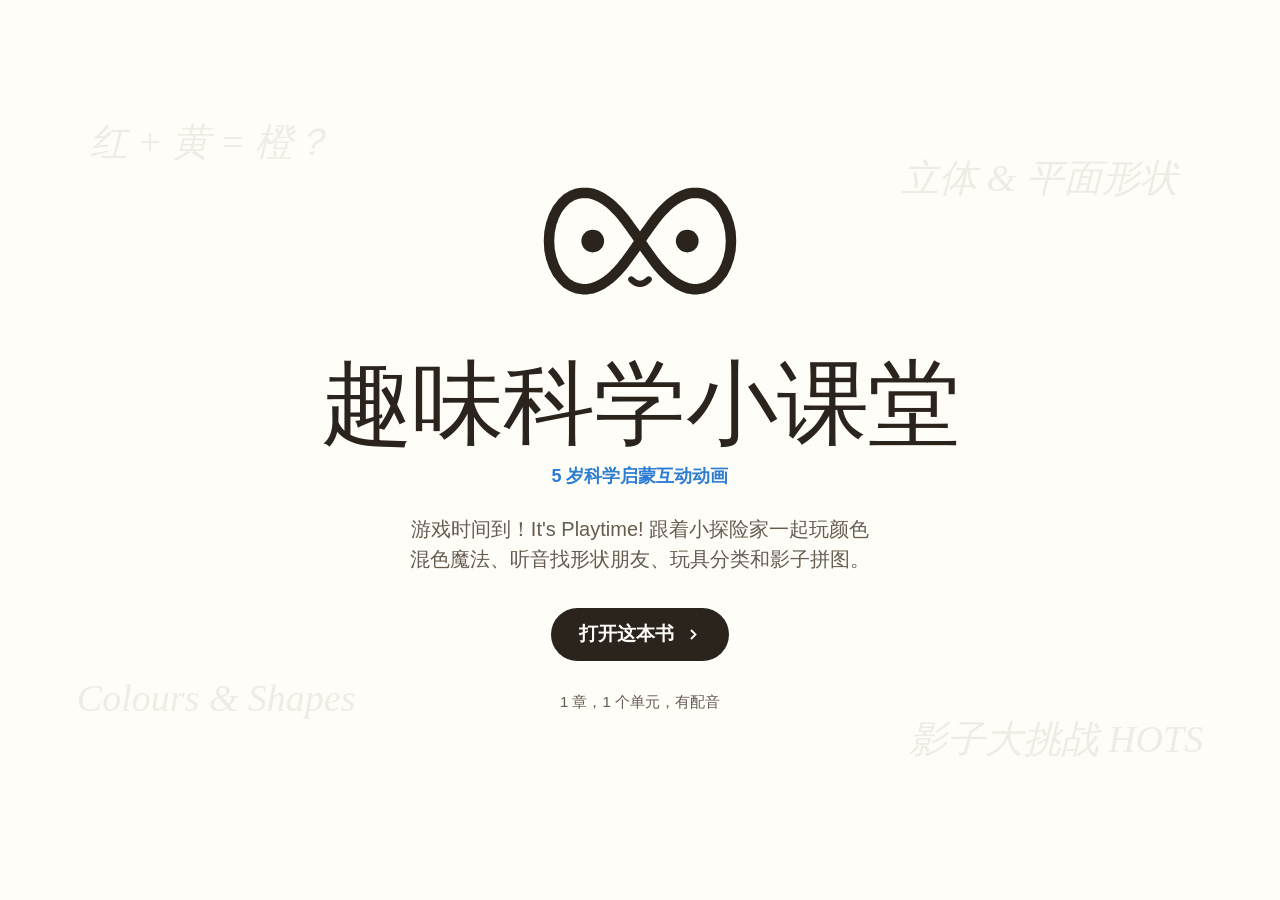
==== index.html @ ea2e2f74 "Initial release: 5-year-old interactive science animation" ====
<!doctype html>
<html lang="zh">
<head>
<meta charset="utf-8">
<meta name="viewport" content="width=device-width, initial-scale=1">
<title>趣味科学小课堂 · 游戏时间到！</title>
<meta name="description" content="5 岁儿童趣味科学启蒙互动动画《游戏时间到！It's Playtime!》：认识颜色、混色魔法、立体与平面形状、物体分类与影子拼图挑战。">
<link rel="icon" href="data:image/svg+xml,%3Csvg xmlns='http://www.w3.org/2000/svg' viewBox='0 0 64 64'%3E%3Crect width='64' height='64' rx='14' fill='%23ff5a5f'/%3E%3Ccircle cx='24' cy='26' r='10' fill='%23ffd93d'/%3E%3Cpolygon points='44,16 54,36 34,36' fill='%234cc9f0'/%3E%3Crect x='22' y='40' width='20' height='14' rx='4' fill='%236bcb77'/%3E%3C/svg%3E">
<link rel="stylesheet" href="lib/units.css">
<link rel="stylesheet" href="lib/contents.css">
<script src="lib/units.js"></script>
<script src="lib/contents.js"></script>
<script src="unit-art.js"></script>
<link rel="expect" href="#ch01" blocking="render">
<style>
:root {
  --ui: "PingFang SC", "Hiragino Sans GB", "HarmonyOS Sans SC", "MiSans", "Microsoft YaHei", "Noto Sans SC", sans-serif;
  --page: #fff6e5; --board: #fffdf7; --panel: #ffffff; --edge: #f0dec0;
  --chalk: #2b241d; --dim: #665c50; --faint: #a89d8e;
  --task: #ff5a5f; --quiz: #2d7dd2; --good: #2bb673;
  --top-bg: rgba(255, 253, 247, .92); --top-line: #f0dec0;
  --lift: rgba(90, 60, 20, .15); color-scheme: light;
}
body::before { background: none; }
</style>
</head>
<body>
<section id="cover">
  <div class="chalk" aria-hidden="true">
    <span style="left:7%;top:13%;--d:1.6">红 + 黄 = 橙？</span>
    <span style="right:8%;top:17%;--d:1.9">立体 &amp; 平面形状</span>
    <span style="left:6%;bottom:20%;--d:2.2">Colours &amp; Shapes</span>
    <span style="right:6%;bottom:15%;--d:2.5">影子大挑战 HOTS</span>
  </div>
  <svg class="mascot draw" id="guide" width="210" height="147" aria-hidden="true"></svg>
  <h1>趣味科学小课堂</h1>
  <p class="kicker">5 岁科学启蒙互动动画</p>
  <p class="lede">游戏时间到！It's Playtime! 跟着小探险家一起玩颜色混色魔法、听音找形状朋友、玩具分类和影子拼图。</p>
  <div class="acts">
    <a class="btn go" href="#contents" data-t="open">开始探索<svg viewBox="0 0 16 16" aria-hidden="true"><path d="M6 2.5 11.5 8 6 13.5 4.6 12.1 8.7 8 4.6 3.9z"/></svg></a>
    <a class="btn quiet" id="resume" hidden></a>
  </div>
  <p class="meta" id="meta"></p>
</section>

<main id="contents">
  <header class="top">
    <a class="home" href="#book" aria-label="返回封面" data-t-label="toCover"><svg class="mascot" id="guideSmall" width="52" height="36" aria-hidden="true"></svg><strong>趣味科学小课堂</strong></a>
    <span class="prog" id="prog"></span>
  </header>
  <div id="units"></div>
  <p class="refs-more" id="refsMore" hidden><a href="#references"><b data-t="references">参考资料</b><span id="refsCount"></span><i data-t="viewAll">查看全部 →</i></a></p>
</main>

<main id="refpage" aria-labelledby="refsTitle">
  <header class="top">
    <a class="back" href="#contents" data-t="backToContents">← 目录</a>
    <span class="rp-book" id="rpBook"></span>
  </header>
  <section class="refs" id="references">
    <h1 id="refsTitle" tabindex="-1" data-t="references">参考资料</h1>
    <p class="lead" data-t="refsLead">课程中所引用的资料。</p>
    <ol id="refList"></ol>
  </section>
</main>

<script>
Contents.book({
  start: { unit: 1, chapter: 1 },
  units: [
    ['游戏时间到！It\'s Playtime!', [['颜色 · 混色魔法 · 形状 · 分类 · 影子拼图', 4]]],
  ],
  hues: ['#ff5a5f', '#2d7dd2', '#2bb673', '#ffbe0b', '#9b59b6'],
});
</script>
</body>
</html>
---- lib/units.css ----
/* The unit headers of a book's contents page, the same in every book: a strip of chalkboard per unit, with the unit's
   label and title and a sketch of its ideas (UNIT_ART, from the book's own unit-art.js) drawn in the unit colour --c.
   Markup and the scroll observer are in units.js. Uses the contents page's --book, --ui, --chalk and --ease. */
.unit { position: relative; max-width: 1212px; margin: 0 auto; padding: 28px 16px 0; }
.unit h2 { position: relative; display: flex; flex-wrap: wrap; align-items: baseline; gap: 4px 14px; min-height: 168px; margin: 0 0 16px; padding-top: 130px; font: 500 28px/1.2 var(--book); }
.unit .grid { position: relative; }
.unit::before { content: ""; position: absolute; inset: 0 16px auto; height: 208px; border-radius: 22px; pointer-events: none;
  background: radial-gradient(ellipse 46% 90% at 74% 55%, color-mix(in srgb, var(--c) 11%, transparent), transparent 70%); }
.unit-art { position: absolute; top: 20px; inset-inline-end: 28px; width: min(580px, 56%); height: auto; overflow: visible; pointer-events: none;
  color: var(--c); fill: none; stroke: currentColor; stroke-width: 2.6; stroke-linecap: round; stroke-linejoin: round; opacity: .78; }
.unit-art text { fill: currentColor; stroke: none; font-family: var(--book); font-style: italic; }
.unit-art .a { color: var(--chalk); opacity: .55; }
.unit-art .faint { opacity: .22; }
.unit-art .d { stroke-dasharray: 1 1; stroke-dashoffset: 1; }
.unit-art .t { opacity: 0; }
.seen .unit-art .d { animation: art-draw 1.1s cubic-bezier(.5, 0, .3, 1) forwards; animation-delay: calc(var(--k) * 55ms + 120ms); }
.seen .unit-art .t { animation: art-fade .6s ease-out forwards; animation-delay: calc(var(--k) * 55ms + 300ms); }
.seen .unit-art .a.t { animation-name: art-fade-a; }
@keyframes art-draw { to { stroke-dashoffset: 0; } }
@keyframes art-fade { to { opacity: 1; } }
@keyframes art-fade-a { to { opacity: .55; } }
/* After the drawing, each sketch keeps one small motion that belongs to its topic. */
.unit-art g { transform-box: fill-box; }
.seen .unit-art .swap-a { animation: swap-a 6s var(--ease) 2.4s infinite; }
.seen .unit-art .swap-b { animation: swap-b 6s var(--ease) 2.4s infinite; }
@keyframes swap-a { 0%, 30%, 100% { transform: none; } 45%, 80% { transform: translate(80px, 0); } 37% { transform: translate(40px, -30px); } 88% { transform: translate(40px, 30px); } }
@keyframes swap-b { 0%, 30%, 100% { transform: none; } 45%, 80% { transform: translate(-80px, 0); } 37% { transform: translate(-40px, 30px); } 88% { transform: translate(-40px, -30px); } }
.seen .unit-art .step { animation: art-fade .6s ease-out forwards, step 4s ease-in-out infinite; animation-delay: calc(var(--k) * 55ms + 300ms), calc(var(--k) * 300ms + 2s); }
@keyframes step { 0%, 20%, 100% { fill-opacity: 1; } 10% { fill-opacity: .3; } }
.unit-art .hop, .unit-art .ride { offset-rotate: 0deg; }
.seen .unit-art .hop { animation: art-fade .4s ease-out 2s forwards, along 3.4s linear 2s infinite; }
.unit-art .orbit { offset-rotate: 0deg; }
.seen .unit-art .orbit { animation: art-fade .4s ease-out 2s forwards, along 9s linear 2s infinite; }
.seen .unit-art .ride { animation: art-fade .4s ease-out 2s forwards, along 4s ease-in-out 2s infinite alternate; }
@keyframes along { from { offset-distance: 0%; } to { offset-distance: 100%; } }
.unit-art .pie { stroke: currentColor; stroke-linecap: butt; stroke-dasharray: 0 100; }
.seen .unit-art .pie { animation: art-fade .4s ease-out 1.6s forwards, pie 5s var(--ease) 1.6s infinite; }
@keyframes pie { 0% { stroke-dasharray: 0 100; } 35%, 85% { stroke-dasharray: 25 100; } 100% { stroke-dasharray: 0 100; } }
.seen .unit-art .tilt { transform-box: view-box; transform-origin: 300px 72px; animation: tilt 4.8s ease-in-out 2s infinite; }
@keyframes tilt { 0%, 100% { transform: rotate(0); } 30% { transform: rotate(-4deg); } 60% { transform: rotate(2deg); } }
.seen .unit-art .spin { transform-box: view-box; transform-origin: 320px 95px; animation: spin 5s cubic-bezier(.2, .7, .2, 1) 2s infinite; }
@keyframes spin { from { transform: rotate(0); } 70%, to { transform: rotate(1530deg); } }
.seen .unit-art .feed-in { animation: feed-in 4s ease-in-out 2s infinite; }
.seen .unit-art .feed-out { opacity: 0; animation: feed-out 4s ease-in-out 2s infinite; }
@keyframes feed-in { 0% { transform: none; opacity: 1; } 40% { transform: translate(100px, 0); opacity: 0; } 41%, 100% { transform: none; opacity: 0; } 95% { opacity: 1; } }
@keyframes feed-out { 0%, 45% { transform: translate(-40px, 0); opacity: 0; } 70%, 90% { transform: none; opacity: 1; } 100% { opacity: 0; } }
.unit-art .cell { opacity: .25; }
.seen .unit-art .cell { animation: cell 5s ease-in-out infinite; animation-delay: calc(var(--j) * .5s + 2s); }
@keyframes cell { 0%, 100% { opacity: .25; } 15%, 60% { opacity: 1; } }
.unit-art .cut, .unit-art .shade { opacity: 0; }
.seen .unit-art .cut { animation: cut 4s ease-in-out 2s infinite; }
@keyframes cut { 0%, 100% { opacity: 0; } 30%, 70% { opacity: .5; } }
.seen .unit-art .shade { animation: shade 1s ease-out 1.6s forwards; }
@keyframes shade { to { opacity: .14; } }
.seen .unit-art .diag { animation: art-draw 1.1s cubic-bezier(.5, 0, .3, 1) forwards, redraw 4s ease-in-out 2.5s infinite; }
@keyframes redraw { 0%, 15% { stroke-dashoffset: 1; } 50%, 100% { stroke-dashoffset: 0; } }
.seen .unit-art .root { animation: art-fade .4s ease-out 1.8s forwards, root 2.4s ease-in-out 2.2s infinite; }
@keyframes root { 0%, 100% { r: 7px; } 50% { r: 11px; } }
.seen .unit-art .breathe { transform-box: view-box; transform-origin: 380px 140px; animation: breathe 4s ease-in-out 2s infinite alternate; }
@keyframes breathe { from { transform: scaleY(1); } to { transform: scaleY(.35); } }
/* The label and the title share a line when they fit; a long title wraps below the label instead of running off. */
.unit h2 .title { min-width: 0; text-wrap: balance; }
.unit h2 .label { font: 600 16px var(--ui); color: var(--c); white-space: nowrap; }
/* Keep the sketches cheap: each is its own layer, so its loop repaints only itself, and loops pause while their unit is
   off screen or under the sticky bar (units.js toggles .live), so the bar's blur is not redrawn every frame. */
.unit-art { will-change: transform; contain: layout style; }
.unit:not(.live) .unit-art, .unit:not(.live) .unit-art * { animation-play-state: paused; }
@media (max-width: 560px) {
  .unit-art { width: calc(100% - 32px); inset-inline-end: 16px; opacity: .32; }
  .unit h2 { min-height: 0; padding-top: 104px; font-size: 24px; }
}
@media (prefers-reduced-motion: reduce) {
  .unit-art * { animation: none !important; }
  .unit-art .d { stroke-dashoffset: 0; }
  .unit-art .t, .unit-art .cell { opacity: 1; }
  .unit-art .a.t { opacity: .55; }
  .unit-art .shade { opacity: .14; }
  .unit-art .pie { stroke-dasharray: 25 100; }
}
---- lib/contents.css ----
/* The book's cover and contents (index.html): the chalkboard look, the cover, the guide, the chapter grid and the
   page-to-page motion. A book's own <style> after this file sets its theme: the colour and font tokens below, and the
   few rules a theme redraws (e.g. body::before for the paper). */
:root {
  --page: #0f1613; --board: #1d2b27; --panel: #22322d; --edge: #3a5047;
  --chalk: #ece8dc; --dim: #9aaba3; --faint: #5d7068; --task: #f0b45a; --quiz: #86c9e8; --good: #8fd6b0;
  --ui: "Avenir Next", "Segoe UI", "Helvetica Neue", Arial, sans-serif;
  --book: "Iowan Old Style", Palatino, Georgia, serif;
  --ease: cubic-bezier(.2, .8, .2, 1);
  --top-bg: rgba(22, 33, 29, .86); --top-line: #2a3b35;   /* the sticky contents header */
  --lift: rgba(0, 0, 0, .3);                                /* a card's shadow on hover */
  color-scheme: dark;
}
* { box-sizing: border-box; }
html { scroll-padding-top: 90px; }
html, body { overflow-x: clip; }
body { margin: 0; min-height: 100svh; background: var(--board); color: var(--chalk); font: 18px/1.5 var(--ui); }
/* Chalkboard: the same grain and vignette as the lesson stage. */
body::before { content: ""; position: fixed; inset: 0; z-index: -1; pointer-events: none;
  background: radial-gradient(ellipse at 50% 42%, transparent 55%, rgba(0, 0, 0, .38)),
    url("data:image/svg+xml,%3Csvg xmlns='http://www.w3.org/2000/svg' width='240' height='240'%3E%3Cfilter id='g'%3E%3CfeTurbulence type='fractalNoise' baseFrequency='.85' numOctaves='2' seed='7'/%3E%3CfeColorMatrix values='0 0 0 0 .92 0 0 0 0 .95 0 0 0 0 .9 0 0 0 .07 0'/%3E%3C/filter%3E%3Crect width='240' height='240' filter='url(%23g)'/%3E%3C/svg%3E"); }
a { color: inherit; }
a:focus-visible { outline: 3px solid var(--task); outline-offset: 3px; }
.kicker { margin: -6px 0 24px; font-size: 18px; font-weight: 600; color: var(--quiz); }   /* under the title, a subtitle */

/* ---------- cover ---------- */
#cover { position: relative; min-height: 100svh; display: flex; flex-direction: column; align-items: center; justify-content: center;
  padding: 48px 16px 64px; text-align: center; overflow: hidden; }
.open #cover, body:not(.open) #contents { display: none; }
/* #references is its own view: the full list, reached from one link at the end of the contents. */
body:not(.refsview) #refpage, .refsview #cover, .refsview #contents { display: none; }
#cover > * { animation: rise .8s var(--ease) backwards; }
#cover .mascot { animation: none; margin-bottom: 26px; view-transition-name: guide; }
#cover h1 { animation-delay: 1s; }
#cover .kicker { animation-delay: 1.06s; }
#cover .lede { animation-delay: 1.12s; }
#cover .acts { animation-delay: 1.24s; }
#cover .meta { animation-delay: 1.36s; }
h1 { margin: 14px 0 18px; font: 500 clamp(44px, 8.4vw, 92px)/1.02 var(--book); letter-spacing: -.01em; view-transition-name: book; }
h1 i, .home strong i { font-style: normal; }   /* the whole title one face and one colour; <i> left in older covers */
.lede { max-width: 34em; margin: 0 0 34px; color: var(--dim); font-size: clamp(17px, 2.2vw, 20px); text-wrap: balance; }
.acts { display: flex; flex-wrap: wrap; gap: 12px; justify-content: center; }
.btn { display: inline-flex; align-items: center; gap: 12px; padding: 12px 28px; border-radius: 999px; font-weight: 600; font-size: 19px; text-decoration: none;
  transition: transform .25s var(--ease), background-color .25s, border-color .25s; }
.btn[hidden] { display: none; }
.btn:hover { transform: translateY(-2px); }
.btn.go { background: var(--chalk); color: var(--board); }
.btn.quiet { border: 1.5px solid var(--edge); color: var(--chalk); }
.btn.quiet:hover { border-color: var(--dim); }
.btn svg { width: 15px; height: 15px; fill: currentColor; }
.meta { margin: 30px 0 0; color: var(--dim); font-size: 15px; }   /* --faint read below 3:1 */
/* Faint chalk notes around the edges of the board. */
.chalk { position: absolute; inset: 0; z-index: -1; pointer-events: none; animation: none !important; }
.chalk span { position: absolute; font: italic 400 clamp(22px, 3vw, 38px) var(--book); color: var(--chalk); opacity: 0; white-space: nowrap;
  animation: chalk 1.6s ease-out forwards, drift 14s ease-in-out infinite alternate; animation-delay: calc(var(--d) * 1s), calc(var(--d) * 1s); }
@keyframes chalk { to { opacity: .075; } }
@keyframes drift { to { translate: 0 -10px; } }
@keyframes rise { from { opacity: 0; transform: translateY(16px); } }

/* ---------- the guide: an infinity sign whose loops are its eyes ---------- */
.mascot { display: block; overflow: visible; }
.mascot .mbody { transform-box: view-box; transform-origin: 60px 46px; animation: bob 3.4s ease-in-out infinite; }
.mascot .pupil { transform-box: fill-box; transform-origin: center; animation: blink 5s infinite; }
.mascot .joy { display: none; }
#cover:has(.go:hover, .go:focus-visible) .pupil { display: none; }
#cover:has(.go:hover, .go:focus-visible) .joy { display: inline; }
.draw .loop { stroke-dasharray: 1 1; animation: draw 1.3s cubic-bezier(.6, 0, .3, 1) .15s backwards; }
.draw .face { animation: pop .45s var(--ease) 1.25s backwards; }
@keyframes draw { from { stroke-dashoffset: 1; } }
@keyframes pop { from { opacity: 0; transform: scale(.6); } }
.draw .face { transform-box: view-box; transform-origin: 60px 44px; }
@keyframes bob { 50% { transform: translateY(-3px) rotate(-2deg); } }
@keyframes blink { 0%, 93%, 100% { transform: scaleY(1); } 96% { transform: scaleY(.1); } }

/* ---------- contents ---------- */
.top { position: sticky; top: 0; z-index: 2; display: flex; align-items: center; gap: 14px; padding: 12px max(16px, calc(50% - 590px));
  background: var(--top-bg); backdrop-filter: blur(10px); -webkit-backdrop-filter: blur(10px); border-bottom: 1px solid var(--top-line); }
.home { display: flex; align-items: center; gap: 12px; text-decoration: none; border-radius: 10px; }
.home .mascot { view-transition-name: guide; }
.home strong { font: 500 22px/1.1 var(--book); view-transition-name: book; }
.prog { margin-inline-start: auto; color: var(--dim); font-size: 15px; white-space: nowrap; }
.prog b { color: var(--good); font-weight: 600; }
main#contents { padding-bottom: 80px; }
.grid { display: grid; grid-template-columns: repeat(auto-fill, minmax(min(100%, 290px), 1fr)); gap: 12px; }
.ch { display: grid; grid-template-columns: auto minmax(0, 1fr); grid-template-rows: 1fr auto; column-gap: 16px; row-gap: 8px; min-height: 112px;
  padding: 16px 18px 14px 16px; border-radius: 16px; background: var(--panel); border: 1.5px solid var(--edge); border-inline-start: 6px solid var(--c);
  text-decoration: none; transition: transform .3s var(--ease), border-color .3s, box-shadow .3s; }
.ch:hover { transform: translateY(-3px); border-color: var(--c); box-shadow: 0 14px 34px var(--lift); }
.ch b { grid-row: span 2; min-width: 1.15em; font: 500 42px/1 var(--book); color: var(--c); font-variant-numeric: lining-nums tabular-nums; }
.ch span { font-size: 18px; line-height: 1.3; }
.ch small { color: var(--dim); font-size: 14px; }
.ch.done small::before { content: var(--done, "✓ Finished · "); color: var(--good); font-weight: 600; }
.ch.last small::after { content: var(--last, " · Last opened"); color: var(--quiz); }
.ch.here:focus-visible { outline-color: var(--c); }
.ch.here { animation: here 1.8s ease-out .3s; }
@keyframes here { 0% { box-shadow: 0 0 0 0 var(--c); } 25% { box-shadow: 0 0 0 5px var(--c); } 100% { box-shadow: 0 0 0 14px transparent; } }
/* ---------- references: every source the book cites, linked to its DOI or catalogue record ---------- */
.refs-more { max-width: 1212px; margin: 44px auto 0; padding: 0 16px; }
.refs-more[hidden] { display: none; }
.refs-more a { display: flex; flex-wrap: wrap; align-items: baseline; gap: 4px 14px; padding: 16px 20px; border-radius: 16px; background: var(--panel);
  border: 1.5px solid var(--edge); text-decoration: none; transition: border-color .3s; }
.refs-more a:hover { border-color: var(--dim); }
.refs-more b { font: 500 22px/1.2 var(--book); }
.refs-more span { color: var(--dim); font-size: 15px; }
.refs-more i { margin-inline-start: auto; font-style: normal; color: var(--quiz); font-weight: 600; font-size: 15px; }
#refpage { padding-bottom: 80px; }
.top .back { display: inline-flex; align-items: center; gap: 8px; padding: 6px 4px; font-weight: 600; text-decoration: none; color: var(--quiz); border-radius: 8px; }
.top .rp-book { margin-inline-start: auto; font: 500 18px/1.2 var(--book); color: var(--dim); }
.top .rp-book i { color: var(--task); }
.refs { max-width: 1212px; margin: 32px auto 0; padding: 0 16px; }
.refs h1 { margin: 0 0 8px; font: 500 clamp(32px, 5vw, 44px)/1.1 var(--book); view-transition-name: none; }
.refs .lead { margin: 0 0 26px; max-width: 46em; color: var(--dim); }
.refs ol { margin: 0; padding: 0; list-style: none; color: var(--dim); font-size: 16px; line-height: 1.5; }
.refs li { margin: 0 0 10px; padding-inline-start: 2em; text-indent: -2em; }
.refs a { color: var(--chalk); text-underline-offset: 3px; overflow-wrap: anywhere; }
.refs a:hover { color: var(--quiz); }
.stagger .top { animation: rise .6s var(--ease) backwards; }
.stagger .unit h2, .stagger .ch { animation: rise .6s var(--ease) backwards; animation-delay: calc(min(var(--i), 14) * 32ms + 80ms); }

/* ---------- page-to-page motion ---------- */
@view-transition { navigation: auto; }
/* Firefox flickers through view transitions (the header blinks for several frames): it switches without one, and the
   contents still rise in. -moz-orient exists only in Firefox. */
@supports (-moz-orient: inline) { @view-transition { navigation: none; } }
::view-transition-group(*) { animation-duration: .5s; animation-timing-function: var(--ease); }
::view-transition-old(lesson), ::view-transition-new(lesson) { height: 100%; object-fit: cover; }
::view-transition-old(lesson) { animation-duration: .18s; }
@media (max-width: 560px) {
  .home strong { font-size: 18px; }
  #contents .top { flex-wrap: wrap; gap: 8px 12px; }
  .ch { min-height: 0; }
  .chalk span:not(:nth-child(3), :nth-child(4), :nth-child(7)) { display: none; }
}
@media (prefers-reduced-motion: reduce) {
  *, *::before, ::view-transition-group(*), ::view-transition-old(*), ::view-transition-new(*) { animation: none !important; transition: none !important; }
  .chalk span { opacity: .075; }
}
/* Arabic (contents.js sets <html dir="rtl">): the layout follows through logical properties (border-inline-start, …).
   Letters join, so no letter spacing; the faces are each system's own, no font file is loaded. A book's own :root
   theme, after this file, still sets its faces (this rule has the same specificity as :root). */
:root:where(:lang(ar)) {
  --ui: "Segoe UI", "SF Arabic", "Geeza Pro", "Noto Sans Arabic", Tahoma, sans-serif;
  --book: "Noto Naskh Arabic", "Traditional Arabic", "Times New Roman", serif;
}
:root:lang(ar) :is(.kicker, .meta, h1, .unit h2 .label) { letter-spacing: 0; }
[dir="rtl"] .btn.go svg { transform: scaleX(-1); }   /* "open" points the way the page reads */
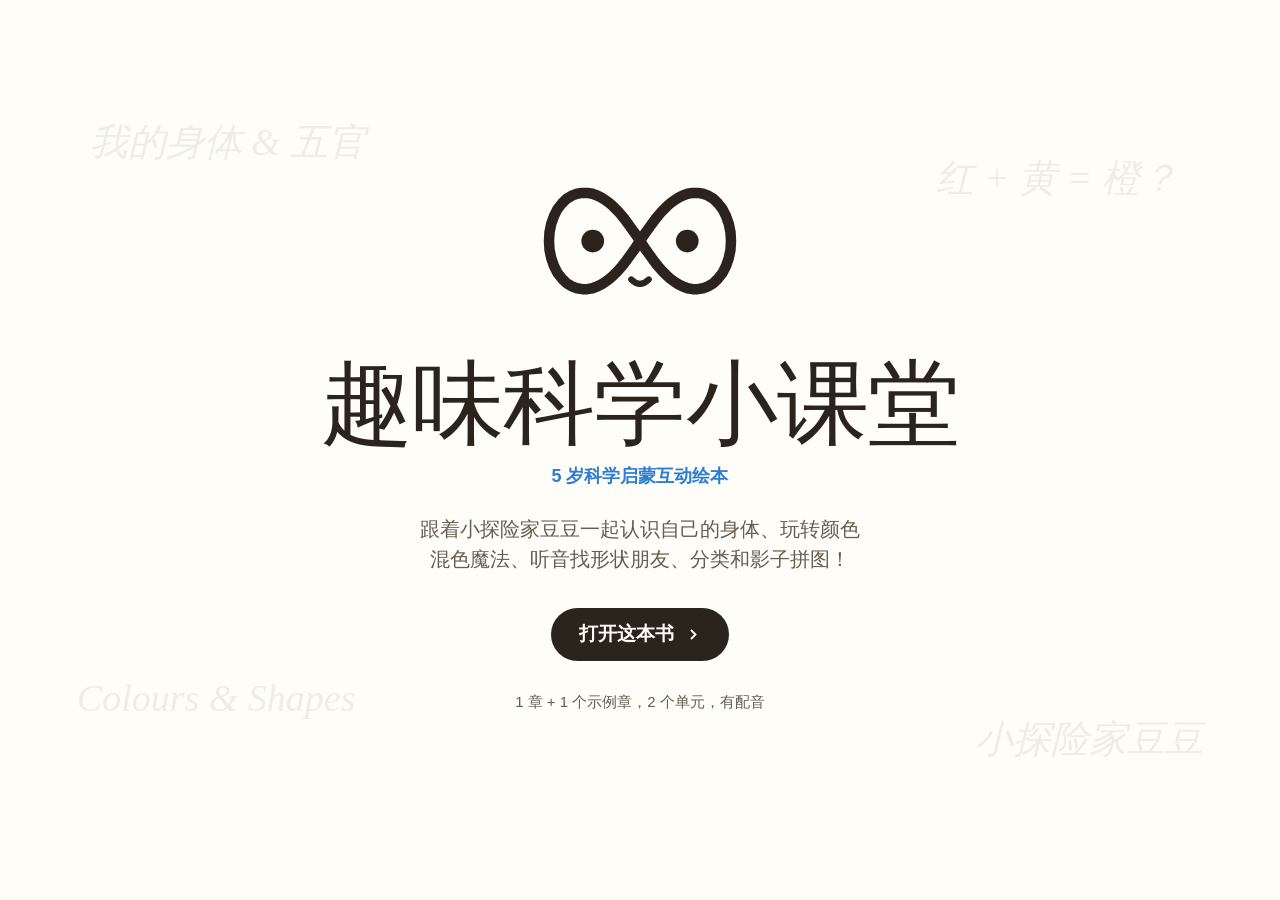
==== commit a990de64: "Add Unit 1 (About Me), redesign Explorer Doudou, and migrate Unit 6 to ch06" ====
--- a/index.html
+++ b/index.html
@@ -3,8 +3,8 @@
 <head>
 <meta charset="utf-8">
 <meta name="viewport" content="width=device-width, initial-scale=1">
-<title>趣味科学小课堂 · 游戏时间到！</title>
-<meta name="description" content="5 岁儿童趣味科学启蒙互动动画《游戏时间到！It's Playtime!》：认识颜色、混色魔法、立体与平面形状、物体分类与影子拼图挑战。">
+<title>趣味科学小课堂 · 5岁科学启蒙互动绘本</title>
+<meta name="description" content="5 岁儿童趣味科学启蒙互动动画绘本：跟着小探险家豆豆认识身体与五官、颜色混色魔法、立体与平面形状、物体分类与影子拼图。">
 <link rel="icon" href="data:image/svg+xml,%3Csvg xmlns='http://www.w3.org/2000/svg' viewBox='0 0 64 64'%3E%3Crect width='64' height='64' rx='14' fill='%23ff5a5f'/%3E%3Ccircle cx='24' cy='26' r='10' fill='%23ffd93d'/%3E%3Cpolygon points='44,16 54,36 34,36' fill='%234cc9f0'/%3E%3Crect x='22' y='40' width='20' height='14' rx='4' fill='%236bcb77'/%3E%3C/svg%3E">
 <link rel="stylesheet" href="lib/units.css">
 <link rel="stylesheet" href="lib/contents.css">
@@ -27,15 +27,15 @@
 <body>
 <section id="cover">
   <div class="chalk" aria-hidden="true">
-    <span style="left:7%;top:13%;--d:1.6">红 + 黄 = 橙？</span>
-    <span style="right:8%;top:17%;--d:1.9">立体 &amp; 平面形状</span>
+    <span style="left:7%;top:13%;--d:1.6">我的身体 &amp; 五官</span>
+    <span style="right:8%;top:17%;--d:1.9">红 + 黄 = 橙？</span>
     <span style="left:6%;bottom:20%;--d:2.2">Colours &amp; Shapes</span>
-    <span style="right:6%;bottom:15%;--d:2.5">影子大挑战 HOTS</span>
+    <span style="right:6%;bottom:15%;--d:2.5">小探险家豆豆</span>
   </div>
   <svg class="mascot draw" id="guide" width="210" height="147" aria-hidden="true"></svg>
   <h1>趣味科学小课堂</h1>
-  <p class="kicker">5 岁科学启蒙互动动画</p>
-  <p class="lede">游戏时间到！It's Playtime! 跟着小探险家一起玩颜色混色魔法、听音找形状朋友、玩具分类和影子拼图。</p>
+  <p class="kicker">5 岁科学启蒙互动绘本</p>
+  <p class="lede">跟着小探险家豆豆一起认识自己的身体、玩转颜色混色魔法、听音找形状朋友、分类和影子拼图！</p>
   <div class="acts">
     <a class="btn go" href="#contents" data-t="open">开始探索<svg viewBox="0 0 16 16" aria-hidden="true"><path d="M6 2.5 11.5 8 6 13.5 4.6 12.1 8.7 8 4.6 3.9z"/></svg></a>
     <a class="btn quiet" id="resume" hidden></a>
@@ -68,7 +68,8 @@
 Contents.book({
   start: { unit: 1, chapter: 1 },
   units: [
-    ['游戏时间到！It\'s Playtime!', [['颜色 · 混色魔法 · 形状 · 分类 · 影子拼图', 4]]],
+    ['关于我 About Me', [['身体部位 · 五官 · 刷牙 · 眼睛 · 数一数', 5]]],
+    ['游戏时间到！It\'s Playtime!', [['颜色 · 混色魔法 · 形状 · 分类 · 影子拼图', 4, { href: 'ch06/', chapter: 6 }]], { unit: 6 }],
   ],
   hues: ['#ff5a5f', '#2d7dd2', '#2bb673', '#ffbe0b', '#9b59b6'],
 });
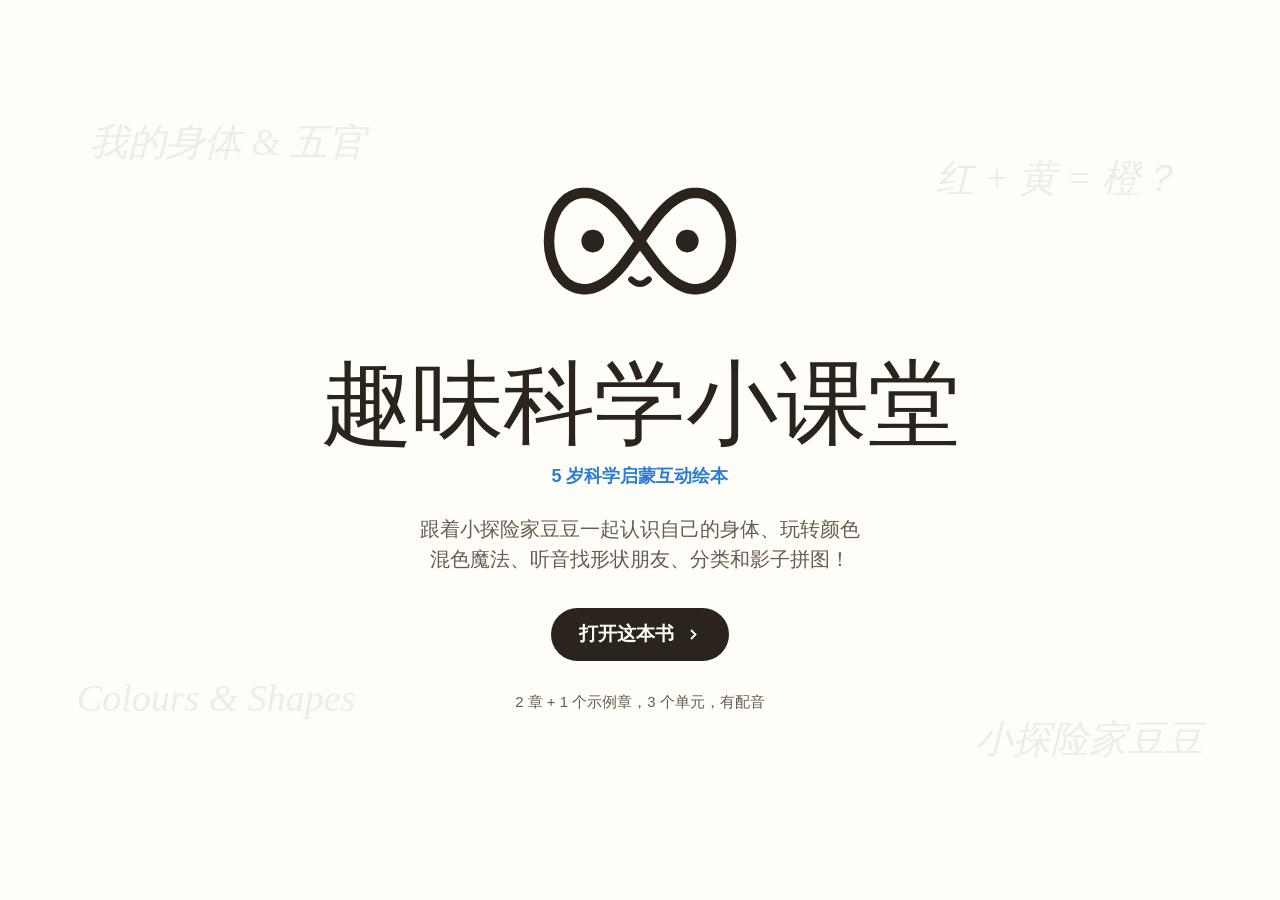
==== commit 56283efd: "Add Unit 2 (My Family - five senses) and update directory" ====
--- a/index.html
+++ b/index.html
@@ -69,6 +69,7 @@
   start: { unit: 1, chapter: 1 },
   units: [
     ['关于我 About Me', [['身体部位 · 五官 · 刷牙 · 眼睛 · 数一数', 5]]],
+    ['我的家人 My Family', [['耳朵听声 · 皮肤安全 · 鼻子闻味 · 舌头四味 · 五感复习', 6]]],
     ['游戏时间到！It\'s Playtime!', [['颜色 · 混色魔法 · 形状 · 分类 · 影子拼图', 4, { href: 'ch06/', chapter: 6 }]], { unit: 6 }],
   ],
   hues: ['#ff5a5f', '#2d7dd2', '#2bb673', '#ffbe0b', '#9b59b6'],
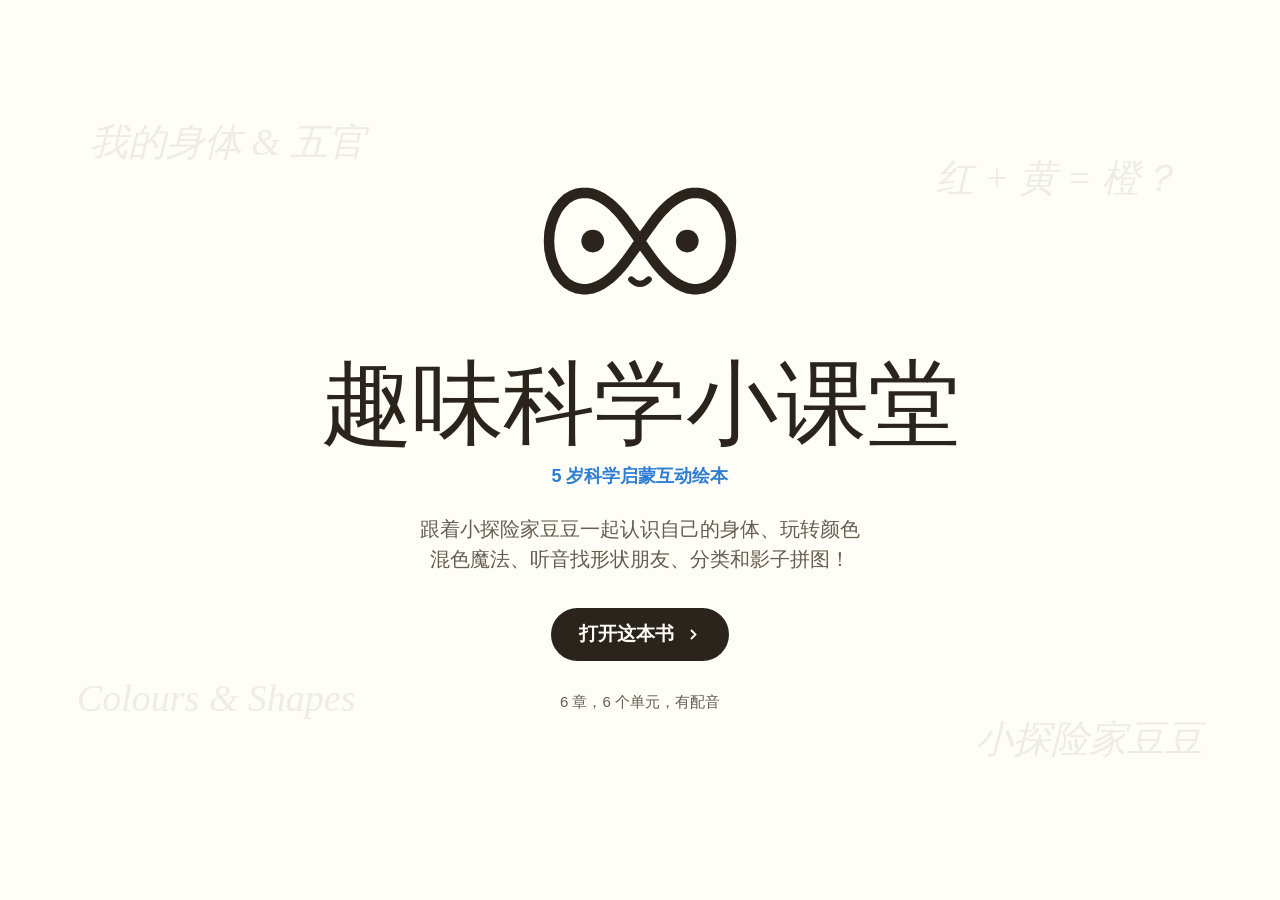
==== commit 7430c3d2: "Add Units 3-5 (comparison, textures, properties) to complete all 6 units" ====
--- a/index.html
+++ b/index.html
@@ -70,7 +70,10 @@
   units: [
     ['关于我 About Me', [['身体部位 · 五官 · 刷牙 · 眼睛 · 数一数', 5]]],
     ['我的家人 My Family', [['耳朵听声 · 皮肤安全 · 鼻子闻味 · 舌头四味 · 五感复习', 6]]],
-    ['游戏时间到！It\'s Playtime!', [['颜色 · 混色魔法 · 形状 · 分类 · 影子拼图', 4, { href: 'ch06/', chapter: 6 }]], { unit: 6 }],
+    ['来做朋友吧！Let\'s Be Friends!', [['大和小 · 长和短测量 · 高和矮 · 比较复习', 4]]],
+    ['我可爱的家 My Lovely House', [['硬和软 · 粗和滑 · 重和轻跷跷板 · 双特征', 4]]],
+    ['去学校吧！Let\'s Go to School!', [['厚和薄 · 湿和干 · 热和冷 · 特征找一找', 5]]],
+    ['游戏时间到！It\'s Playtime!', [['颜色 · 混色魔法 · 形状 · 分类 · 影子拼图', 4]]],
   ],
   hues: ['#ff5a5f', '#2d7dd2', '#2bb673', '#ffbe0b', '#9b59b6'],
 });
